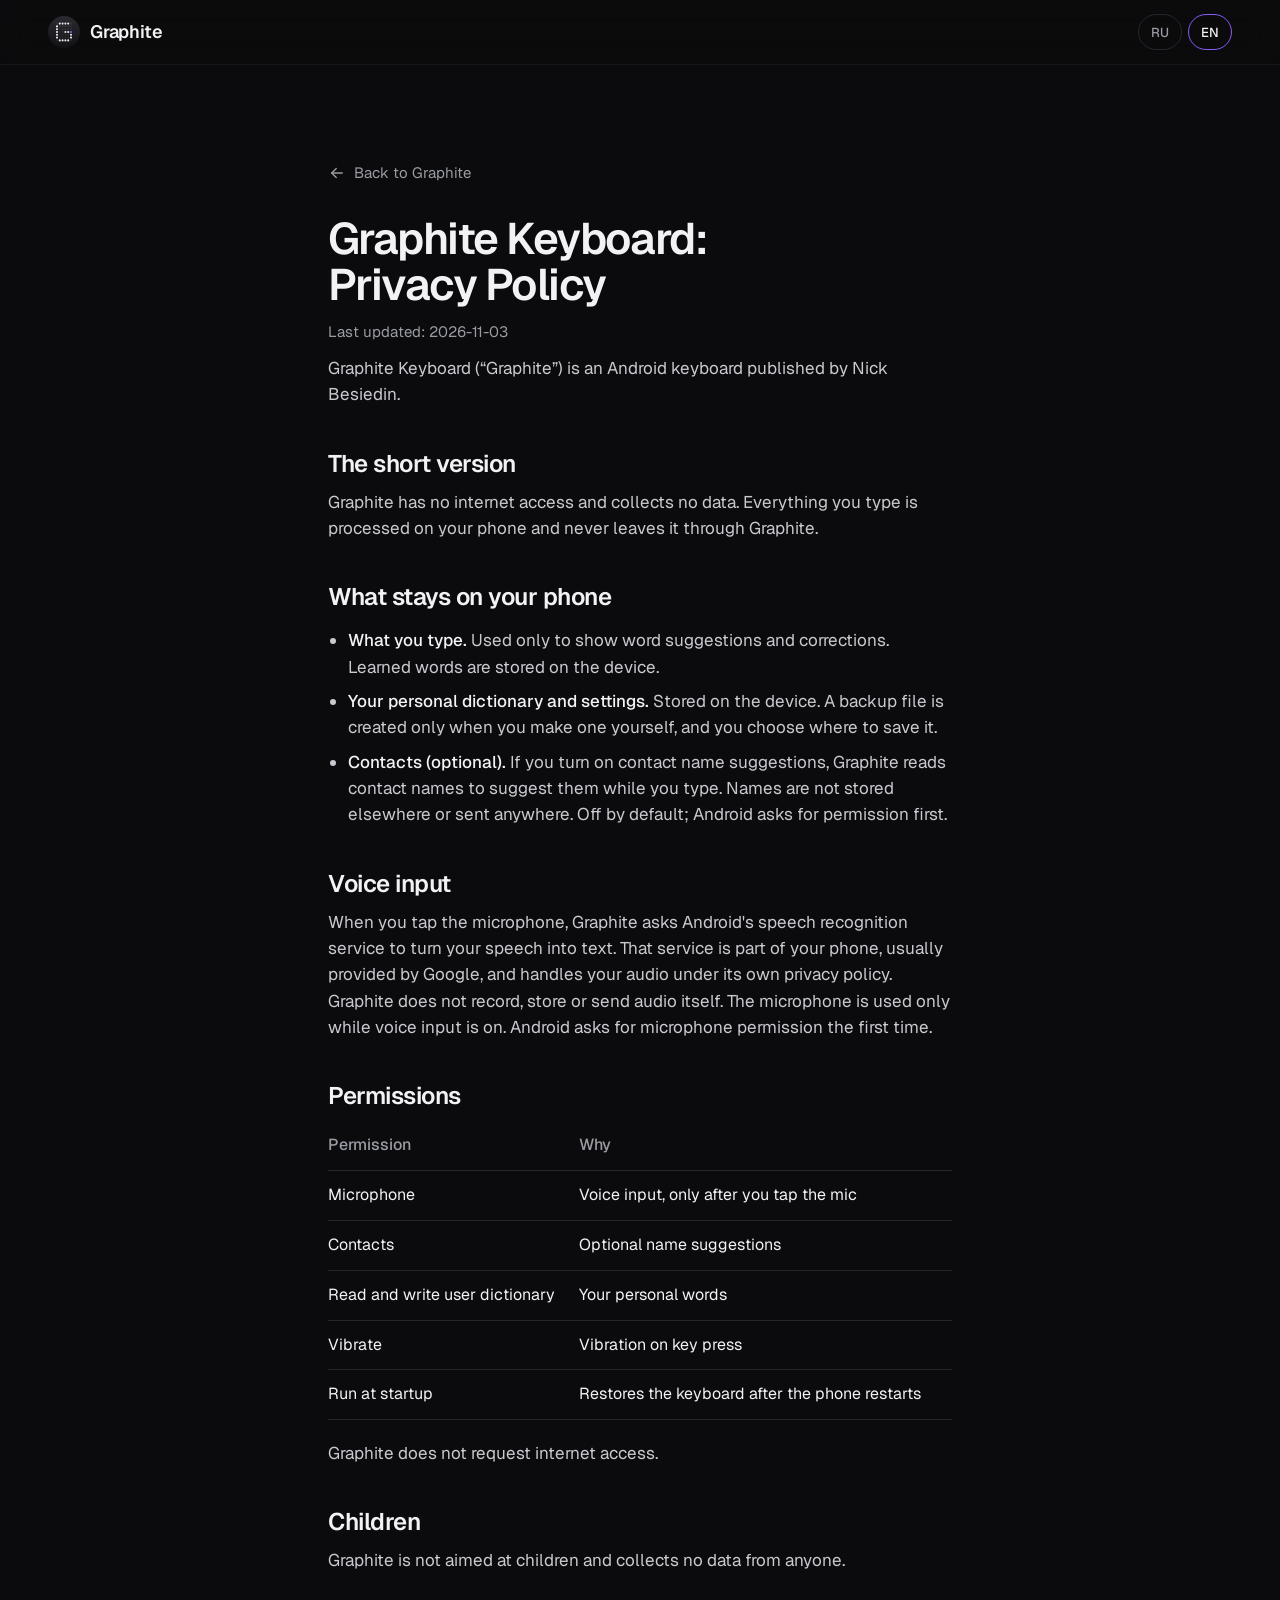
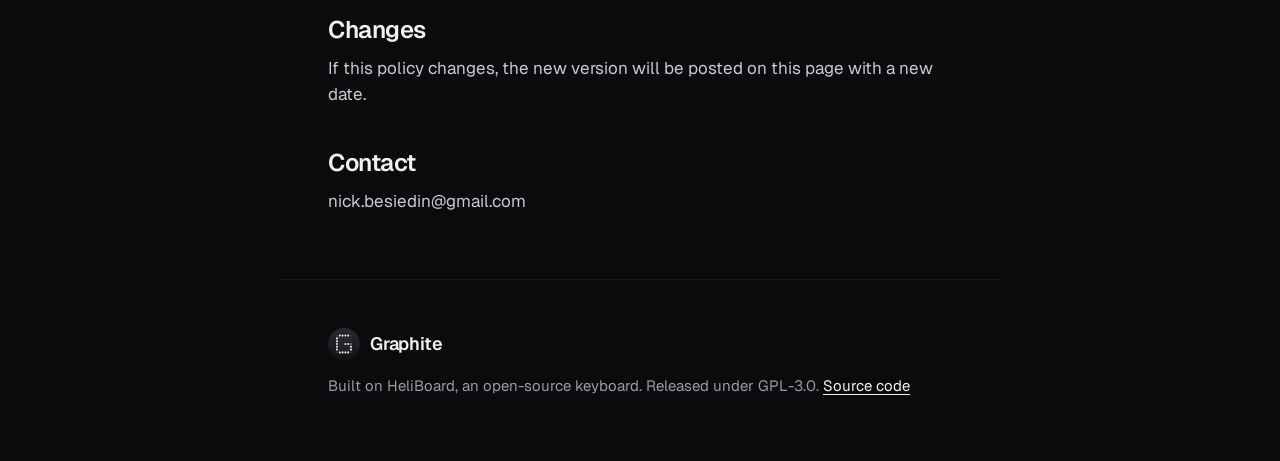
==== privacy.html @ a84fbf67 "Graphite site: privacy policy" ====
<!doctype html>
<html lang="en" data-l="en">
<head>
<meta charset="utf-8">
<meta name="viewport" content="width=device-width, initial-scale=1">
<title>Graphite Keyboard: Privacy</title>
<meta name="description" content="Graphite Keyboard has no internet access and collects no data.">
<meta name="theme-color" content="#0B0B0D">
<link rel="icon" href="assets/icon-64.png">
<link rel="preconnect" href="https://fonts.googleapis.com">
<link rel="preconnect" href="https://fonts.gstatic.com" crossorigin>
<link rel="stylesheet" href="https://fonts.googleapis.com/css2?family=Geist:wght@400;500;600&display=swap">
<link rel="stylesheet" href="assets/site.css">
<script>
  (function () {
    var l = null;
    try { l = localStorage.getItem('graphite-lang'); } catch (e) {}
    if (!l) {
      var langs = navigator.languages || [navigator.language || 'en'];
      l = /^(ru|uk|be)/i.test(langs[0]) ? 'ru' : 'en';
    }
    document.documentElement.dataset.l = l;
    document.documentElement.lang = l;
  })();
</script>
</head>
<body>
<header class="top">
  <a class="brand" href="./" aria-label="Graphite"><svg viewBox="0 0 72 72" aria-hidden="true"><defs><linearGradient id="gb" x1="0" y1="0" x2="0" y2="1"><stop offset="0" stop-color="#2A2A30"/><stop offset="1" stop-color="#121215"/></linearGradient></defs><circle cx="36" cy="36" r="36" fill="url(#gb)"/><circle cx="20.25" cy="17.10" r="2.35" fill="rgba(255,255,255,0.07)"/><circle cx="26.55" cy="17.10" r="2.35" fill="#E8E8EA"/><circle cx="32.85" cy="17.10" r="2.35" fill="#E8E8EA"/><circle cx="39.15" cy="17.10" r="2.35" fill="#E8E8EA"/><circle cx="45.45" cy="17.10" r="2.35" fill="#E8E8EA"/><circle cx="51.75" cy="17.10" r="2.35" fill="rgba(255,255,255,0.07)"/><circle cx="20.25" cy="23.40" r="2.35" fill="#E8E8EA"/><circle cx="26.55" cy="23.40" r="2.35" fill="rgba(255,255,255,0.07)"/><circle cx="32.85" cy="23.40" r="2.35" fill="rgba(255,255,255,0.07)"/><circle cx="39.15" cy="23.40" r="2.35" fill="rgba(255,255,255,0.07)"/><circle cx="45.45" cy="23.40" r="2.35" fill="rgba(255,255,255,0.07)"/><circle cx="51.75" cy="23.40" r="2.35" fill="rgba(255,255,255,0.07)"/><circle cx="20.25" cy="29.70" r="2.35" fill="#E8E8EA"/><circle cx="26.55" cy="29.70" r="2.35" fill="rgba(255,255,255,0.07)"/><circle cx="32.85" cy="29.70" r="2.35" fill="rgba(255,255,255,0.07)"/><circle cx="39.15" cy="29.70" r="2.35" fill="rgba(255,255,255,0.07)"/><circle cx="45.45" cy="29.70" r="2.35" fill="rgba(255,255,255,0.07)"/><circle cx="51.75" cy="29.70" r="2.35" fill="rgba(255,255,255,0.07)"/><circle cx="20.25" cy="36.00" r="2.35" fill="#E8E8EA"/><circle cx="26.55" cy="36.00" r="2.35" fill="rgba(255,255,255,0.07)"/><circle cx="32.85" cy="36.00" r="2.35" fill="rgba(255,255,255,0.07)"/><circle cx="39.15" cy="36.00" r="2.35" fill="#E8E8EA"/><circle cx="45.45" cy="36.00" r="2.35" fill="#E8E8EA"/><circle cx="51.75" cy="36.00" r="2.35" fill="#8B5CF6"/><circle cx="20.25" cy="42.30" r="2.35" fill="#E8E8EA"/><circle cx="26.55" cy="42.30" r="2.35" fill="rgba(255,255,255,0.07)"/><circle cx="32.85" cy="42.30" r="2.35" fill="rgba(255,255,255,0.07)"/><circle cx="39.15" cy="42.30" r="2.35" fill="rgba(255,255,255,0.07)"/><circle cx="45.45" cy="42.30" r="2.35" fill="rgba(255,255,255,0.07)"/><circle cx="51.75" cy="42.30" r="2.35" fill="#E8E8EA"/><circle cx="20.25" cy="48.60" r="2.35" fill="#E8E8EA"/><circle cx="26.55" cy="48.60" r="2.35" fill="rgba(255,255,255,0.07)"/><circle cx="32.85" cy="48.60" r="2.35" fill="rgba(255,255,255,0.07)"/><circle cx="39.15" cy="48.60" r="2.35" fill="rgba(255,255,255,0.07)"/><circle cx="45.45" cy="48.60" r="2.35" fill="rgba(255,255,255,0.07)"/><circle cx="51.75" cy="48.60" r="2.35" fill="#E8E8EA"/><circle cx="20.25" cy="54.90" r="2.35" fill="rgba(255,255,255,0.07)"/><circle cx="26.55" cy="54.90" r="2.35" fill="#E8E8EA"/><circle cx="32.85" cy="54.90" r="2.35" fill="#E8E8EA"/><circle cx="39.15" cy="54.90" r="2.35" fill="#E8E8EA"/><circle cx="45.45" cy="54.90" r="2.35" fill="#E8E8EA"/><circle cx="51.75" cy="54.90" r="2.35" fill="rgba(255,255,255,0.07)"/></svg><span>Graphite</span></a>
  <nav>
    <button class="lang" type="button" data-to="ru" aria-label="Русский">RU</button>
    <button class="lang" type="button" data-to="en" aria-label="English">EN</button>
  </nav>
</header>

<main class="doc">
  <a class="back en" href="./"><svg viewBox="0 0 24 24" fill="none" stroke="currentColor" stroke-width="1.8" stroke-linecap="round" stroke-linejoin="round" aria-hidden="true"><path d="M5 12l14 0"/><path d="M5 12l6 6"/><path d="M5 12l6 -6"/></svg>Back to Graphite</a>
  <a class="back ru" href="./"><svg viewBox="0 0 24 24" fill="none" stroke="currentColor" stroke-width="1.8" stroke-linecap="round" stroke-linejoin="round" aria-hidden="true"><path d="M5 12l14 0"/><path d="M5 12l6 6"/><path d="M5 12l6 -6"/></svg>Назад к Graphite</a>
  <article class="en" lang="en"><h1>Graphite Keyboard: Privacy Policy</h1>
<p class="updated">Last updated: 2026-11-03</p>
<p>Graphite Keyboard (“Graphite”) is an Android keyboard published by Nick Besiedin.</p>
<h2>The short version</h2>
<p>Graphite has no internet access and collects no data. Everything you type is processed on your phone and never leaves it through Graphite.</p>
<h2>What stays on your phone</h2>
<ul>
<li><strong>What you type.</strong> Used only to show word suggestions and corrections. Learned words are stored on the device.</li>
<li><strong>Your personal dictionary and settings.</strong> Stored on the device. A backup file is created only when you make one yourself, and you choose where to save it.</li>
<li><strong>Contacts (optional).</strong> If you turn on contact name suggestions, Graphite reads contact names to suggest them while you type. Names are not stored elsewhere or sent anywhere. Off by default; Android asks for permission first.</li>
</ul>
<h2>Voice input</h2>
<p>When you tap the microphone, Graphite asks Android's speech recognition service to turn your speech into text. That service is part of your phone, usually provided by Google, and handles your audio under its own privacy policy. Graphite does not record, store or send audio itself. The microphone is used only while voice input is on. Android asks for microphone permission the first time.</p>
<h2>Permissions</h2>
<table>
<thead>
<tr>
<th>Permission</th>
<th>Why</th>
</tr>
</thead>
<tbody>
<tr>
<td>Microphone</td>
<td>Voice input, only after you tap the mic</td>
</tr>
<tr>
<td>Contacts</td>
<td>Optional name suggestions</td>
</tr>
<tr>
<td>Read and write user dictionary</td>
<td>Your personal words</td>
</tr>
<tr>
<td>Vibrate</td>
<td>Vibration on key press</td>
</tr>
<tr>
<td>Run at startup</td>
<td>Restores the keyboard after the phone restarts</td>
</tr>
</tbody>
</table>
<p>Graphite does not request internet access.</p>
<h2>Children</h2>
<p>Graphite is not aimed at children and collects no data from anyone.</p>
<h2>Changes</h2>
<p>If this policy changes, the new version will be posted on this page with a new date.</p>
<h2>Contact</h2>
<p>nick.besiedin@gmail.com</p></article>
  <article class="ru" lang="ru"><h1>Политика конфиденциальности Graphite</h1>
<p class="updated">Обновлено: 2026-11-03</p>
<p>Graphite: клавиатура для Android от Nick Besiedin.</p>
<h2>Коротко</h2>
<p>У Graphite нет доступа в интернет, и она не собирает данные. Всё, что вы набираете, обрабатывается на телефоне и через Graphite никуда не уходит.</p>
<h2>Что остаётся на телефоне</h2>
<ul>
<li><strong>Набранный текст.</strong> Используется только для подсказок и исправлений. Выученные слова хранятся на устройстве.</li>
<li><strong>Ваш словарь и настройки.</strong> Хранятся на устройстве. Файл резервной копии появляется, только когда вы сами его создаёте, и вы выбираете, куда его сохранить.</li>
<li><strong>Контакты (по желанию).</strong> Если включить подсказку имён из контактов, Graphite читает имена, чтобы подсказывать их при наборе. Имена никуда не отправляются. По умолчанию выключено, Android сначала спрашивает разрешение.</li>
</ul>
<h2>Голосовой ввод</h2>
<p>Когда вы нажимаете на микрофон, Graphite просит системный сервис распознавания речи Android превратить речь в текст. Этот сервис входит в систему телефона, обычно его поставляет Google, и звук он обрабатывает по своей политике конфиденциальности. Сама Graphite звук не записывает, не хранит и не отправляет. Микрофон работает, только пока включён голосовой ввод. Разрешение на микрофон Android спрашивает при первом нажатии.</p>
<h2>Разрешения</h2>
<table>
<thead>
<tr>
<th>Разрешение</th>
<th>Зачем</th>
</tr>
</thead>
<tbody>
<tr>
<td>Микрофон</td>
<td>Голосовой ввод, только после нажатия на микрофон</td>
</tr>
<tr>
<td>Контакты</td>
<td>Подсказка имён, по желанию</td>
</tr>
<tr>
<td>Чтение и запись пользовательского словаря</td>
<td>Ваши слова</td>
</tr>
<tr>
<td>Вибрация</td>
<td>Отклик на нажатие</td>
</tr>
<tr>
<td>Запуск при включении</td>
<td>Клавиатура снова работает после перезагрузки</td>
</tr>
</tbody>
</table>
<p>Graphite не запрашивает доступ в интернет.</p>
<h2>Дети</h2>
<p>Graphite не рассчитана на детей и ни у кого не собирает данные.</p>
<h2>Изменения</h2>
<p>Если политика изменится, новая версия появится на этой странице с новой датой.</p>
<h2>Связь</h2>
<p>nick.besiedin@gmail.com</p></article>
</main>

<footer class="foot narrow">
  <div class="brand"><svg viewBox="0 0 72 72" aria-hidden="true"><defs><linearGradient id="gb" x1="0" y1="0" x2="0" y2="1"><stop offset="0" stop-color="#2A2A30"/><stop offset="1" stop-color="#121215"/></linearGradient></defs><circle cx="36" cy="36" r="36" fill="url(#gb)"/><circle cx="20.25" cy="17.10" r="2.35" fill="rgba(255,255,255,0.07)"/><circle cx="26.55" cy="17.10" r="2.35" fill="#E8E8EA"/><circle cx="32.85" cy="17.10" r="2.35" fill="#E8E8EA"/><circle cx="39.15" cy="17.10" r="2.35" fill="#E8E8EA"/><circle cx="45.45" cy="17.10" r="2.35" fill="#E8E8EA"/><circle cx="51.75" cy="17.10" r="2.35" fill="rgba(255,255,255,0.07)"/><circle cx="20.25" cy="23.40" r="2.35" fill="#E8E8EA"/><circle cx="26.55" cy="23.40" r="2.35" fill="rgba(255,255,255,0.07)"/><circle cx="32.85" cy="23.40" r="2.35" fill="rgba(255,255,255,0.07)"/><circle cx="39.15" cy="23.40" r="2.35" fill="rgba(255,255,255,0.07)"/><circle cx="45.45" cy="23.40" r="2.35" fill="rgba(255,255,255,0.07)"/><circle cx="51.75" cy="23.40" r="2.35" fill="rgba(255,255,255,0.07)"/><circle cx="20.25" cy="29.70" r="2.35" fill="#E8E8EA"/><circle cx="26.55" cy="29.70" r="2.35" fill="rgba(255,255,255,0.07)"/><circle cx="32.85" cy="29.70" r="2.35" fill="rgba(255,255,255,0.07)"/><circle cx="39.15" cy="29.70" r="2.35" fill="rgba(255,255,255,0.07)"/><circle cx="45.45" cy="29.70" r="2.35" fill="rgba(255,255,255,0.07)"/><circle cx="51.75" cy="29.70" r="2.35" fill="rgba(255,255,255,0.07)"/><circle cx="20.25" cy="36.00" r="2.35" fill="#E8E8EA"/><circle cx="26.55" cy="36.00" r="2.35" fill="rgba(255,255,255,0.07)"/><circle cx="32.85" cy="36.00" r="2.35" fill="rgba(255,255,255,0.07)"/><circle cx="39.15" cy="36.00" r="2.35" fill="#E8E8EA"/><circle cx="45.45" cy="36.00" r="2.35" fill="#E8E8EA"/><circle cx="51.75" cy="36.00" r="2.35" fill="#8B5CF6"/><circle cx="20.25" cy="42.30" r="2.35" fill="#E8E8EA"/><circle cx="26.55" cy="42.30" r="2.35" fill="rgba(255,255,255,0.07)"/><circle cx="32.85" cy="42.30" r="2.35" fill="rgba(255,255,255,0.07)"/><circle cx="39.15" cy="42.30" r="2.35" fill="rgba(255,255,255,0.07)"/><circle cx="45.45" cy="42.30" r="2.35" fill="rgba(255,255,255,0.07)"/><circle cx="51.75" cy="42.30" r="2.35" fill="#E8E8EA"/><circle cx="20.25" cy="48.60" r="2.35" fill="#E8E8EA"/><circle cx="26.55" cy="48.60" r="2.35" fill="rgba(255,255,255,0.07)"/><circle cx="32.85" cy="48.60" r="2.35" fill="rgba(255,255,255,0.07)"/><circle cx="39.15" cy="48.60" r="2.35" fill="rgba(255,255,255,0.07)"/><circle cx="45.45" cy="48.60" r="2.35" fill="rgba(255,255,255,0.07)"/><circle cx="51.75" cy="48.60" r="2.35" fill="#E8E8EA"/><circle cx="20.25" cy="54.90" r="2.35" fill="rgba(255,255,255,0.07)"/><circle cx="26.55" cy="54.90" r="2.35" fill="#E8E8EA"/><circle cx="32.85" cy="54.90" r="2.35" fill="#E8E8EA"/><circle cx="39.15" cy="54.90" r="2.35" fill="#E8E8EA"/><circle cx="45.45" cy="54.90" r="2.35" fill="#E8E8EA"/><circle cx="51.75" cy="54.90" r="2.35" fill="rgba(255,255,255,0.07)"/></svg><span>Graphite</span></div>
  <p class="en">Built on HeliBoard, an open-source keyboard. Released under GPL-3.0. <a href="https://github.com/nibes4/graphite-keyboard">Source code</a></p>
  <p class="ru">Сделано на основе HeliBoard, клавиатуры с открытым кодом. Лицензия GPL-3.0. <a href="https://github.com/nibes4/graphite-keyboard">Исходный код</a></p>
</footer>
<script src="assets/lang.js" defer></script>
</body>
</html>
---- assets/site.css ----
:root {
  --bg: #0B0B0D;
  --surface: #141417;
  --line: #26272C;
  --fg: #F2F2F4;
  --muted: #9A9CA3;
  --violet: #7C3AED;
  --dot: #8B5CF6;
  --soft: #A78BFA;
  --radius: 28px;
  color-scheme: dark;
}
* { box-sizing: border-box; }
html { -webkit-text-size-adjust: 100%; }
body {
  margin: 0; background: var(--bg); color: var(--fg);
  font: 400 17px/1.55 'Geist', system-ui, sans-serif;
  -webkit-font-smoothing: antialiased; overflow-x: hidden;
}
img { display: block; max-width: 100%; height: auto; }
a { color: inherit; }

/* one language at a time */
html[data-l="en"] .ru, html[data-l="ru"] .en { display: none !important; }

.top {
  position: sticky; top: 0; z-index: 5;
  display: flex; align-items: center; justify-content: space-between;
  padding: 14px clamp(16px, 4vw, 48px);
  background: rgba(11, 11, 13, .82); backdrop-filter: blur(14px); -webkit-backdrop-filter: blur(14px);
  border-bottom: 1px solid rgba(255, 255, 255, .05);
}
.brand { display: flex; align-items: center; gap: 10px; text-decoration: none; font-weight: 600; font-size: 18px; letter-spacing: -.01em; }
.brand svg { width: 32px; height: 32px; }
.top nav { display: flex; align-items: center; gap: 6px; }
.top nav a { text-decoration: none; color: var(--muted); font-size: 15px; padding: 10px 12px; }
.top nav a:hover { color: var(--fg); }
.lang {
  font: 500 13px/1 'Geist', sans-serif; color: var(--muted); background: transparent;
  border: 1px solid var(--line); border-radius: 999px; min-width: 44px; height: 36px; cursor: pointer;
}
html[data-l="en"] .lang[data-to="en"], html[data-l="ru"] .lang[data-to="ru"] { color: var(--fg); border-color: var(--dot); }

h1, h2 { font-weight: 600; letter-spacing: -.035em; line-height: 1.04; margin: 0; text-wrap: balance; }
h1 { font-size: clamp(44px, 7.4vw, 104px); }
h2 { font-size: clamp(34px, 4.6vw, 64px); }
.v { color: var(--soft); }
/* the violet half always starts its own line, like the store screens */
h1 .v, h2 .v { display: block; }
p { margin: 0; }

.hero {
  position: relative; text-align: center;
  padding: clamp(56px, 9vw, 120px) clamp(16px, 4vw, 48px) clamp(48px, 7vw, 96px);
  overflow: hidden;
}
.hero::before {
  content: ""; position: absolute; left: 50%; top: 52%; width: min(1100px, 140vw); aspect-ratio: 1;
  transform: translate(-50%, -50%);
  background: radial-gradient(closest-side, rgba(124, 58, 237, .34), rgba(124, 58, 237, .08) 55%, transparent 72%);
  pointer-events: none;
}
.halftone {
  position: absolute; inset: 0; pointer-events: none; opacity: .5;
  background-image: radial-gradient(rgba(255, 255, 255, .16) 1.2px, transparent 1.6px);
  background-size: 14px 14px;
  -webkit-mask-image: radial-gradient(ellipse 60% 55% at 50% 30%, #000 10%, transparent 70%);
  mask-image: radial-gradient(ellipse 60% 55% at 50% 30%, #000 10%, transparent 70%);
}
.hero-copy { position: relative; max-width: 980px; margin: 0 auto; }
.pill {
  display: inline-flex; align-items: center; gap: 10px; margin-bottom: 28px;
  padding: 8px 16px; border: 1px solid var(--line); border-radius: 999px;
  background: rgba(20, 20, 23, .7); color: var(--muted); font-size: 14px; font-weight: 500;
}
.pill .dot { width: 8px; height: 8px; border-radius: 50%; background: var(--dot); box-shadow: 0 0 12px var(--dot); }
.lead { color: var(--muted); font-size: clamp(17px, 1.6vw, 21px); max-width: 560px; margin: 24px auto 0; }
.shot.hero-shot { position: relative; max-width: 760px; margin: clamp(40px, 6vw, 72px) auto 0; }

.shot { margin: 0; }
.shot img {
  width: 100%; border-radius: var(--radius);
  box-shadow: 0 1px 0 rgba(255, 255, 255, .06) inset, 0 40px 80px -30px rgba(0, 0, 0, .9), 0 0 0 1px rgba(255, 255, 255, .06);
}
/* cut-out images carry their own shape (transparent around the popup, gaps between bands) */
.shot.cut img { border-radius: 0; box-shadow: none; filter: drop-shadow(0 30px 40px rgba(0, 0, 0, .55)); }

.row {
  display: grid; grid-template-columns: 5fr 6fr; gap: clamp(32px, 6vw, 96px); align-items: center;
  max-width: 1200px; margin: 0 auto; padding: clamp(56px, 8vw, 112px) clamp(16px, 4vw, 48px);
  border-top: 1px solid rgba(255, 255, 255, .05);
}
.row.flip { grid-template-columns: 6fr 5fr; }
.row.flip .copy { order: 2; }
.copy p:not(.num) { color: var(--muted); font-size: 19px; margin-top: 20px; max-width: 420px; }
.num { font-size: 14px; font-weight: 500; color: var(--dot); letter-spacing: .08em; margin-bottom: 20px; }

.langs { list-style: none; padding: 0; margin: 28px 0 0; display: flex; flex-wrap: wrap; gap: 8px; }
.langs li { border: 1px solid var(--line); border-radius: 999px; padding: 8px 14px; font-size: 15px; color: var(--fg); }

.swatches { list-style: none; padding: 0; margin: 28px 0 0; display: flex; flex-wrap: wrap; gap: 12px; }
.swatches li { width: 28px; height: 28px; border-radius: 50%; box-shadow: 0 0 0 1px rgba(255, 255, 255, .12) inset; }

.stack { position: relative; padding-bottom: 18%; }
.stack img:last-child { position: absolute; width: 78%; right: 0; bottom: 0; }
.stack img:first-child { width: 78%; }

.offline {
  text-align: center; padding: clamp(72px, 10vw, 140px) clamp(16px, 4vw, 48px);
  border-top: 1px solid rgba(255, 255, 255, .05);
}
.offline p { color: var(--muted); font-size: 19px; margin-top: 20px; }
.orb {
  width: clamp(200px, 26vw, 280px); aspect-ratio: 1; margin: 0 auto 40px; border-radius: 50%;
  display: grid; place-items: center; position: relative;
  background: radial-gradient(circle at 50% 38%, #1E1E23, #121215 70%);
  box-shadow: 0 0 0 1px rgba(255, 255, 255, .06), 0 30px 80px -20px rgba(124, 58, 237, .35);
  overflow: hidden;
}
.orb::before {
  content: ""; position: absolute; inset: 0;
  background-image: radial-gradient(rgba(255, 255, 255, .3) 1.8px, transparent 2.3px);
  background-size: 14px 14px;
  -webkit-mask-image: radial-gradient(circle, #000 40%, rgba(0, 0, 0, .35) 75%);
  mask-image: radial-gradient(circle, #000 40%, rgba(0, 0, 0, .35) 75%);
}
.orb svg { position: relative; width: 48%; height: 48%; color: var(--soft); filter: drop-shadow(0 0 18px rgba(139, 92, 246, .55)); }
.chips { list-style: none; padding: 0; margin: 36px auto 0; display: flex; flex-wrap: wrap; justify-content: center; gap: 10px; }
.chips li {
  display: inline-flex; align-items: center; gap: 8px; padding: 10px 18px 10px 14px; border-radius: 999px;
  background: rgba(255, 255, 255, .06); box-shadow: inset 0 0 0 1px rgba(255, 255, 255, .08);
  font-size: 16px; font-weight: 500;
}
.chips svg { width: 18px; height: 18px; color: var(--soft); flex: none; }

.foot {
  max-width: 1200px; margin: 0 auto; padding: 48px clamp(16px, 4vw, 48px) 64px;
  border-top: 1px solid rgba(255, 255, 255, .05); color: var(--muted); font-size: 15px;
  display: grid; gap: 14px;
}
.foot .brand { color: var(--fg); }
.foot a { color: var(--fg); text-underline-offset: 3px; }
.foot.narrow { max-width: 720px; }
.foot p a { white-space: nowrap; }

.todo { background: rgba(124, 58, 237, .22); color: var(--fg); border-radius: 4px; padding: 0 4px; }

/* privacy page */
.doc { max-width: 720px; margin: 0 auto; padding: clamp(48px, 8vw, 96px) clamp(16px, 4vw, 48px) 64px; }
.doc h1 { font-size: clamp(32px, 4vw, 44px); margin-bottom: 12px; }
.doc h2 { font-size: 24px; letter-spacing: -.02em; margin: 44px 0 12px; }
.doc p, .doc li { color: #C9CAD0; }
.doc p + p { margin-top: 12px; }
.doc strong { color: var(--fg); font-weight: 500; }
.doc ul { padding-left: 20px; }
.doc li + li { margin-top: 8px; }
.doc table { width: 100%; border-collapse: collapse; margin-top: 8px; font-size: 16px; }
.doc th, .doc td { text-align: left; padding: 12px 12px 12px 0; border-bottom: 1px solid var(--line); vertical-align: top; }
.doc th { color: var(--muted); font-weight: 500; }
.doc table + p { margin-top: 20px; }
.doc .updated { color: var(--muted); font-size: 15px; }
.back { display: inline-flex; align-items: center; gap: 8px; margin-bottom: 32px; color: var(--muted); text-decoration: none; font-size: 15px; }
.back svg { width: 18px; height: 18px; }
.back:hover { color: var(--fg); }

@media (max-width: 820px) {
  .row { grid-template-columns: 1fr; }
  .row.flip .copy { order: 0; }
  .top nav a { display: none; }
}
@media (max-width: 1100px) {
  .langs { gap: 6px; }
  .langs li { padding: 7px 10px; font-size: 14px; }
}
@media (prefers-reduced-motion: no-preference) {
  .lang, .top nav a { transition: color .15s ease, border-color .15s ease; }
}
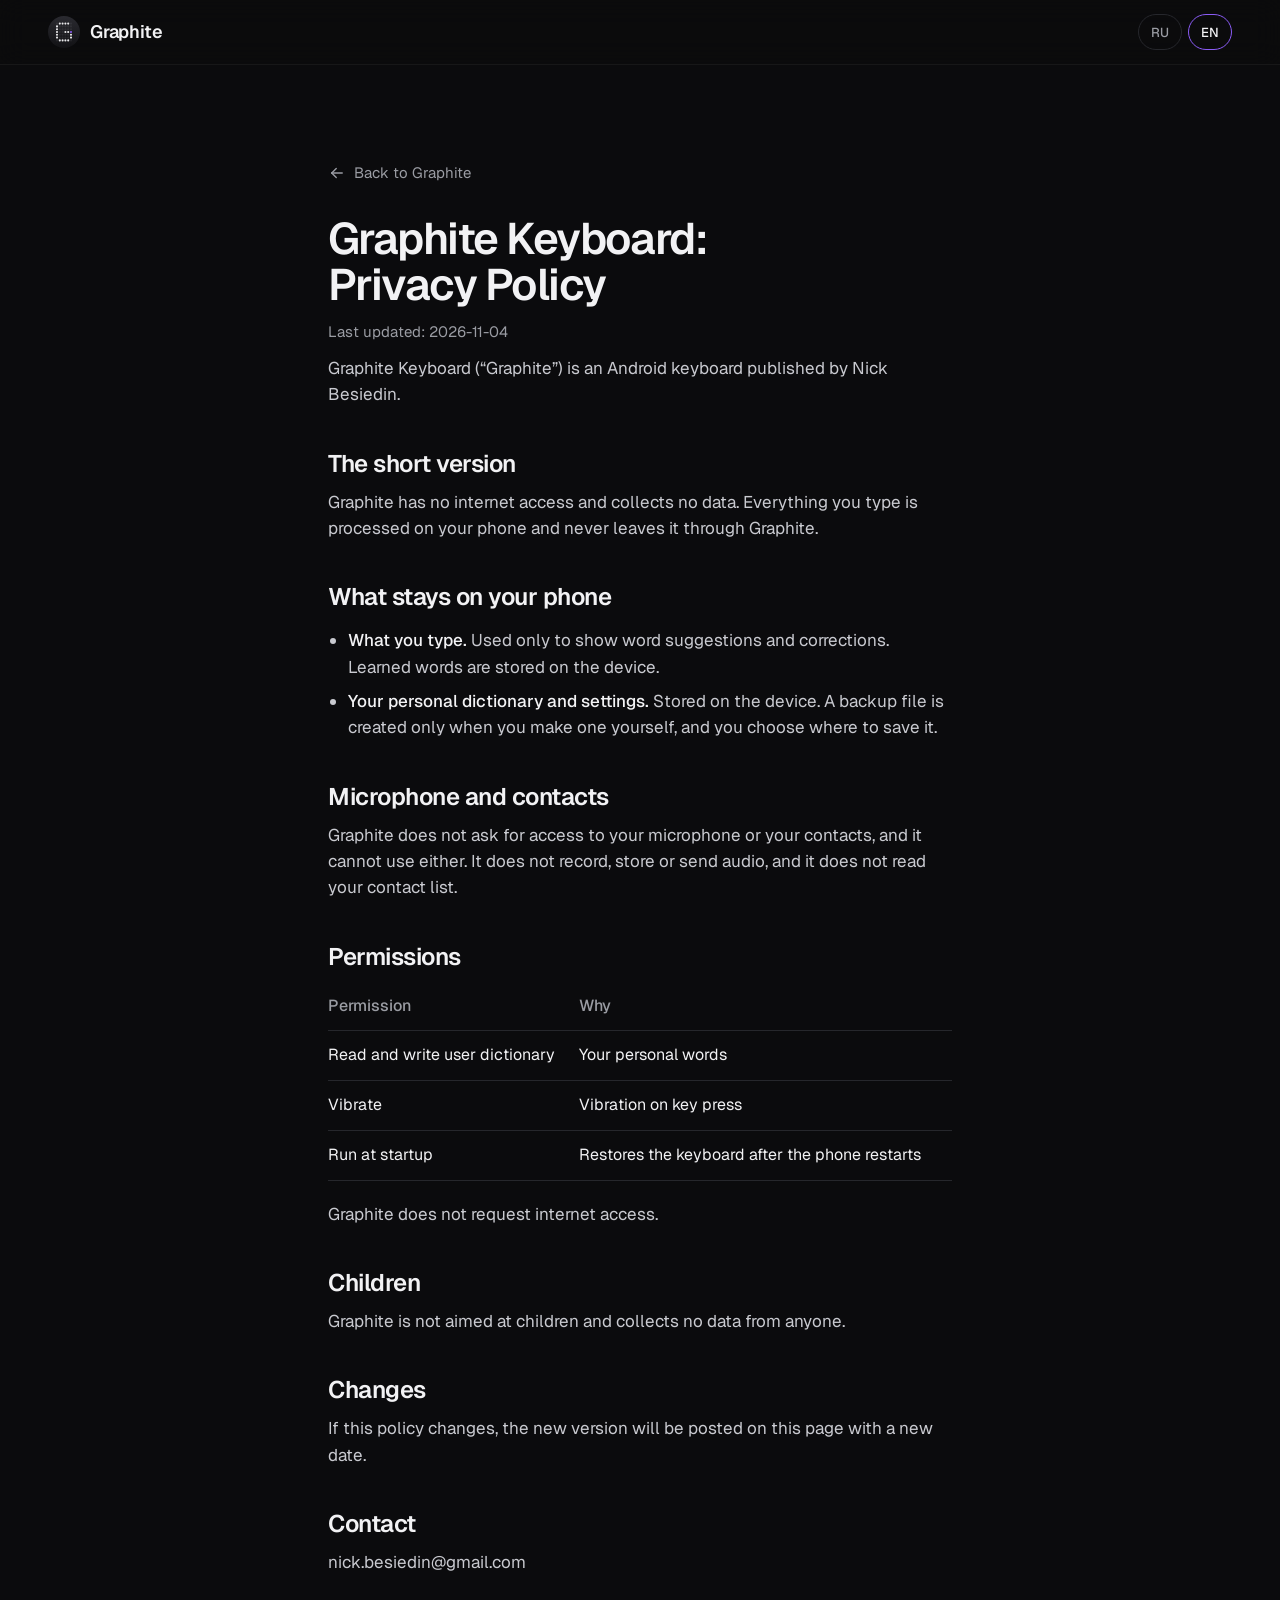
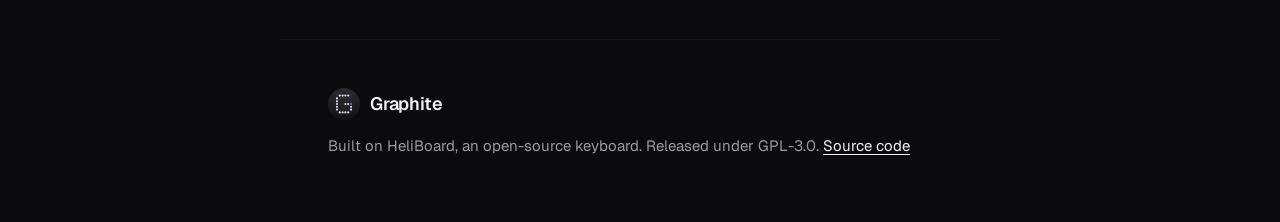
==== commit 1ad8d1c6: "Privacy policy: no microphone or contacts permission (matches Graphite 1.0.0 AAB)" ====
--- a/privacy.html
+++ b/privacy.html
@@ -37,7 +37,7 @@
   <a class="back en" href="./"><svg viewBox="0 0 24 24" fill="none" stroke="currentColor" stroke-width="1.8" stroke-linecap="round" stroke-linejoin="round" aria-hidden="true"><path d="M5 12l14 0"/><path d="M5 12l6 6"/><path d="M5 12l6 -6"/></svg>Back to Graphite</a>
   <a class="back ru" href="./"><svg viewBox="0 0 24 24" fill="none" stroke="currentColor" stroke-width="1.8" stroke-linecap="round" stroke-linejoin="round" aria-hidden="true"><path d="M5 12l14 0"/><path d="M5 12l6 6"/><path d="M5 12l6 -6"/></svg>Назад к Graphite</a>
   <article class="en" lang="en"><h1>Graphite Keyboard: Privacy Policy</h1>
-<p class="updated">Last updated: 2026-11-03</p>
+<p class="updated">Last updated: 2026-11-04</p>
 <p>Graphite Keyboard (“Graphite”) is an Android keyboard published by Nick Besiedin.</p>
 <h2>The short version</h2>
 <p>Graphite has no internet access and collects no data. Everything you type is processed on your phone and never leaves it through Graphite.</p>
@@ -45,10 +45,9 @@
 <ul>
 <li><strong>What you type.</strong> Used only to show word suggestions and corrections. Learned words are stored on the device.</li>
 <li><strong>Your personal dictionary and settings.</strong> Stored on the device. A backup file is created only when you make one yourself, and you choose where to save it.</li>
-<li><strong>Contacts (optional).</strong> If you turn on contact name suggestions, Graphite reads contact names to suggest them while you type. Names are not stored elsewhere or sent anywhere. Off by default; Android asks for permission first.</li>
 </ul>
-<h2>Voice input</h2>
-<p>When you tap the microphone, Graphite asks Android's speech recognition service to turn your speech into text. That service is part of your phone, usually provided by Google, and handles your audio under its own privacy policy. Graphite does not record, store or send audio itself. The microphone is used only while voice input is on. Android asks for microphone permission the first time.</p>
+<h2>Microphone and contacts</h2>
+<p>Graphite does not ask for access to your microphone or your contacts, and it cannot use either. It does not record, store or send audio, and it does not read your contact list.</p>
 <h2>Permissions</h2>
 <table>
 <thead>
@@ -58,14 +57,6 @@
 </tr>
 </thead>
 <tbody>
-<tr>
-<td>Microphone</td>
-<td>Voice input, only after you tap the mic</td>
-</tr>
-<tr>
-<td>Contacts</td>
-<td>Optional name suggestions</td>
-</tr>
 <tr>
 <td>Read and write user dictionary</td>
 <td>Your personal words</td>
@@ -88,7 +79,7 @@
 <h2>Contact</h2>
 <p>nick.besiedin@gmail.com</p></article>
   <article class="ru" lang="ru"><h1>Политика конфиденциальности Graphite</h1>
-<p class="updated">Обновлено: 2026-11-03</p>
+<p class="updated">Обновлено: 2026-11-04</p>
 <p>Graphite: клавиатура для Android от Nick Besiedin.</p>
 <h2>Коротко</h2>
 <p>У Graphite нет доступа в интернет, и она не собирает данные. Всё, что вы набираете, обрабатывается на телефоне и через Graphite никуда не уходит.</p>
@@ -96,10 +87,9 @@
 <ul>
 <li><strong>Набранный текст.</strong> Используется только для подсказок и исправлений. Выученные слова хранятся на устройстве.</li>
 <li><strong>Ваш словарь и настройки.</strong> Хранятся на устройстве. Файл резервной копии появляется, только когда вы сами его создаёте, и вы выбираете, куда его сохранить.</li>
-<li><strong>Контакты (по желанию).</strong> Если включить подсказку имён из контактов, Graphite читает имена, чтобы подсказывать их при наборе. Имена никуда не отправляются. По умолчанию выключено, Android сначала спрашивает разрешение.</li>
 </ul>
-<h2>Голосовой ввод</h2>
-<p>Когда вы нажимаете на микрофон, Graphite просит системный сервис распознавания речи Android превратить речь в текст. Этот сервис входит в систему телефона, обычно его поставляет Google, и звук он обрабатывает по своей политике конфиденциальности. Сама Graphite звук не записывает, не хранит и не отправляет. Микрофон работает, только пока включён голосовой ввод. Разрешение на микрофон Android спрашивает при первом нажатии.</p>
+<h2>Микрофон и контакты</h2>
+<p>Graphite не запрашивает доступ к микрофону и к контактам и не может ими пользоваться. Она не записывает, не хранит и не отправляет звук и не читает список контактов.</p>
 <h2>Разрешения</h2>
 <table>
 <thead>
@@ -109,14 +99,6 @@
 </tr>
 </thead>
 <tbody>
-<tr>
-<td>Микрофон</td>
-<td>Голосовой ввод, только после нажатия на микрофон</td>
-</tr>
-<tr>
-<td>Контакты</td>
-<td>Подсказка имён, по желанию</td>
-</tr>
 <tr>
 <td>Чтение и запись пользовательского словаря</td>
 <td>Ваши слова</td>
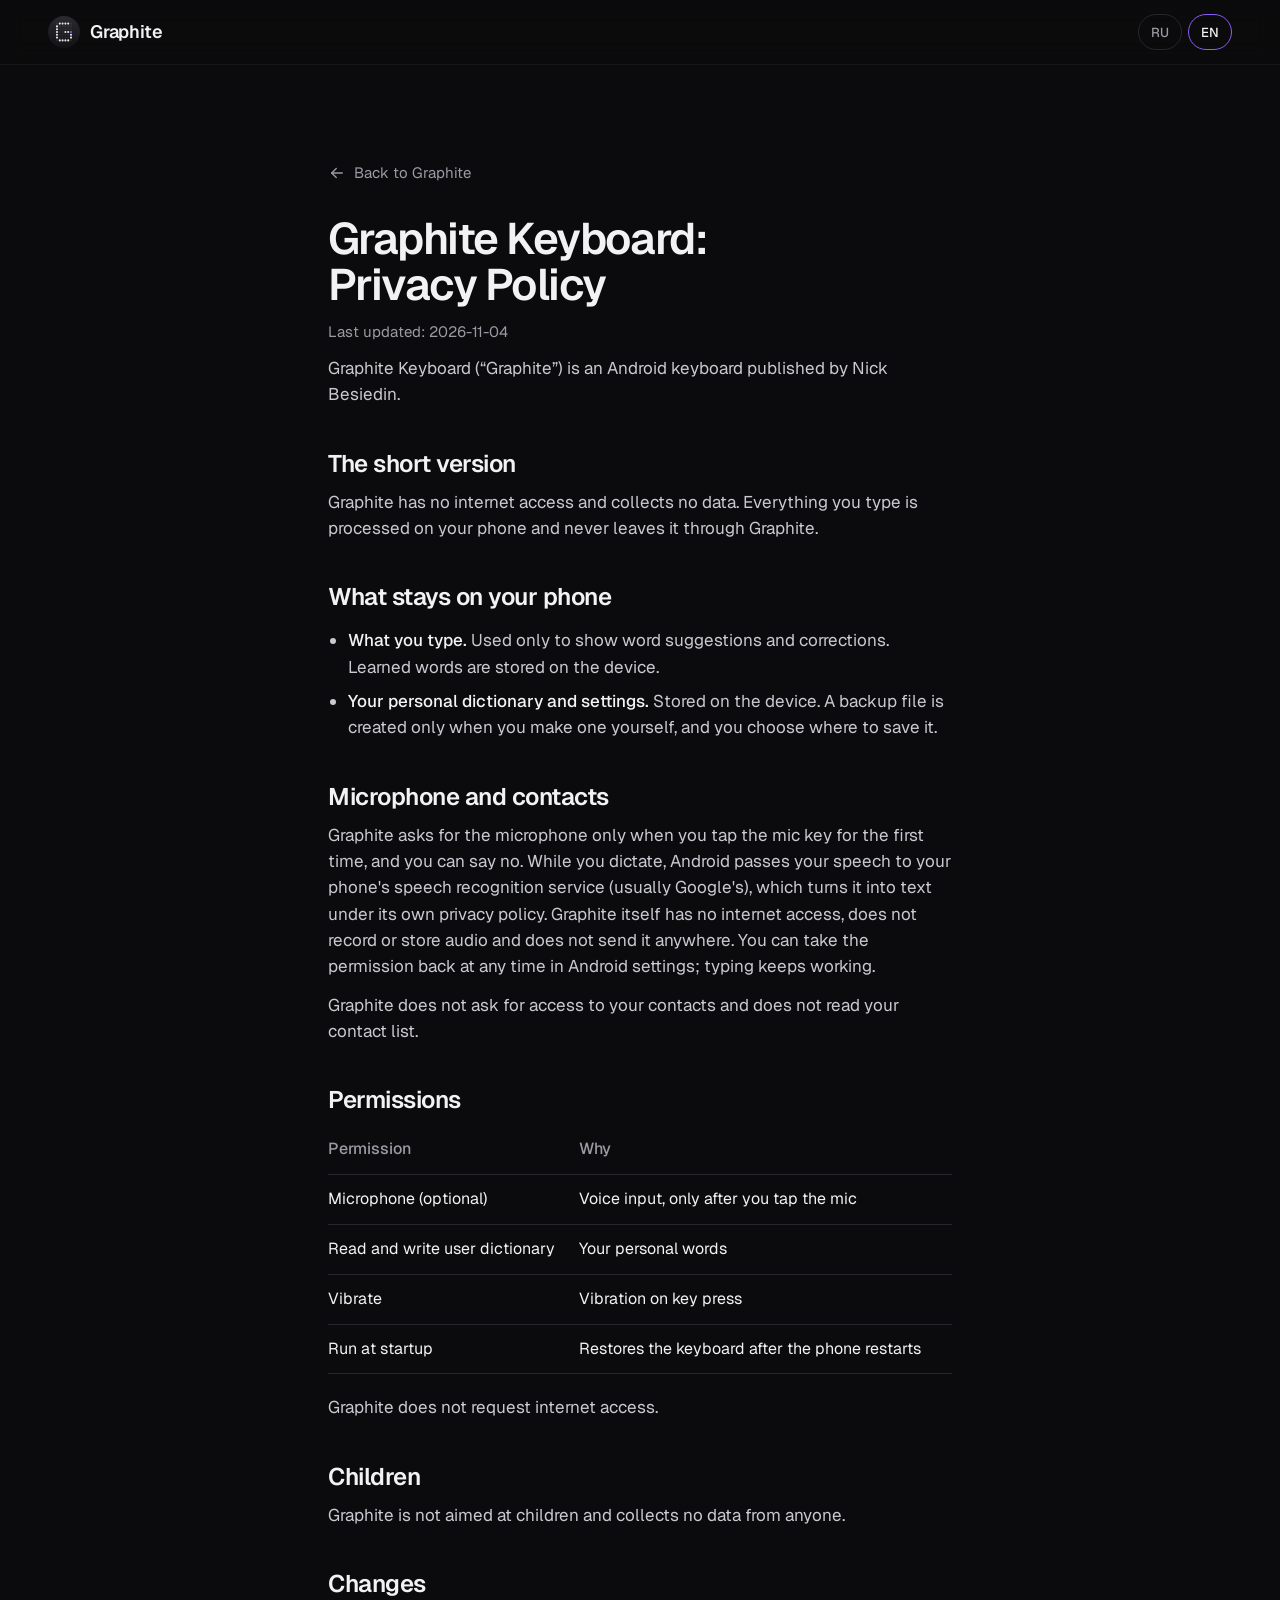
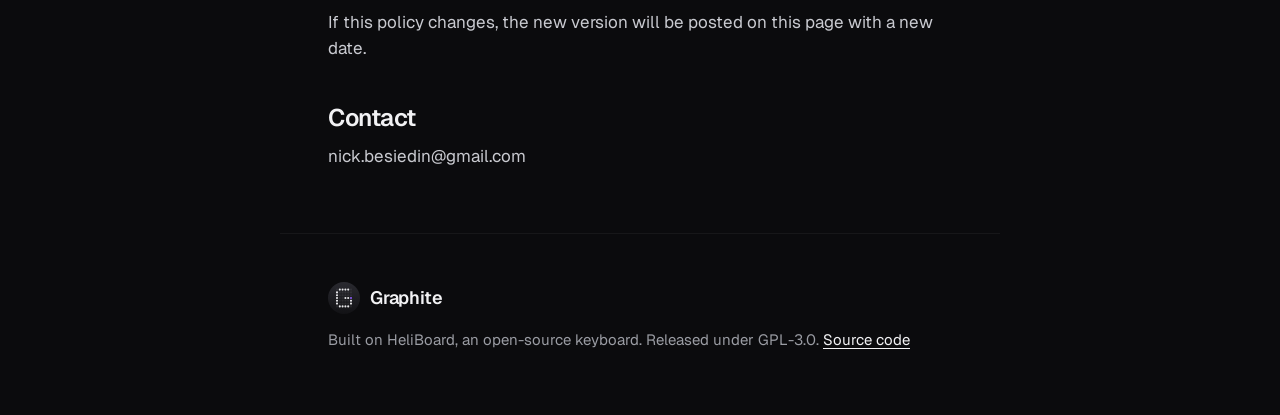
==== commit 448229be: "Privacy policy: microphone for voice input, no contacts (matches Graphite 1.0.0 AAB, source 37ac7ddb" ====
--- a/privacy.html
+++ b/privacy.html
@@ -47,7 +47,8 @@
 <li><strong>Your personal dictionary and settings.</strong> Stored on the device. A backup file is created only when you make one yourself, and you choose where to save it.</li>
 </ul>
 <h2>Microphone and contacts</h2>
-<p>Graphite does not ask for access to your microphone or your contacts, and it cannot use either. It does not record, store or send audio, and it does not read your contact list.</p>
+<p>Graphite asks for the microphone only when you tap the mic key for the first time, and you can say no. While you dictate, Android passes your speech to your phone's speech recognition service (usually Google's), which turns it into text under its own privacy policy. Graphite itself has no internet access, does not record or store audio and does not send it anywhere. You can take the permission back at any time in Android settings; typing keeps working.</p>
+<p>Graphite does not ask for access to your contacts and does not read your contact list.</p>
 <h2>Permissions</h2>
 <table>
 <thead>
@@ -57,6 +58,10 @@
 </tr>
 </thead>
 <tbody>
+<tr>
+<td>Microphone (optional)</td>
+<td>Voice input, only after you tap the mic</td>
+</tr>
 <tr>
 <td>Read and write user dictionary</td>
 <td>Your personal words</td>
@@ -89,7 +94,8 @@
 <li><strong>Ваш словарь и настройки.</strong> Хранятся на устройстве. Файл резервной копии появляется, только когда вы сами его создаёте, и вы выбираете, куда его сохранить.</li>
 </ul>
 <h2>Микрофон и контакты</h2>
-<p>Graphite не запрашивает доступ к микрофону и к контактам и не может ими пользоваться. Она не записывает, не хранит и не отправляет звук и не читает список контактов.</p>
+<p>Graphite просит доступ к микрофону только при первом нажатии на кнопку микрофона, и от него можно отказаться. Пока вы диктуете, Android передаёт речь службе распознавания на телефоне (обычно это Google), она превращает её в текст и работает по своей политике конфиденциальности. У самой Graphite нет доступа в интернет, она не записывает и не хранит звук и никуда его не отправляет. Разрешение можно отозвать в настройках Android в любой момент, набор текста продолжит работать.</p>
+<p>Graphite не запрашивает доступ к контактам и не читает список контактов.</p>
 <h2>Разрешения</h2>
 <table>
 <thead>
@@ -99,6 +105,10 @@
 </tr>
 </thead>
 <tbody>
+<tr>
+<td>Микрофон (по желанию)</td>
+<td>Голосовой ввод, только после нажатия на микрофон</td>
+</tr>
 <tr>
 <td>Чтение и запись пользовательского словаря</td>
 <td>Ваши слова</td>
